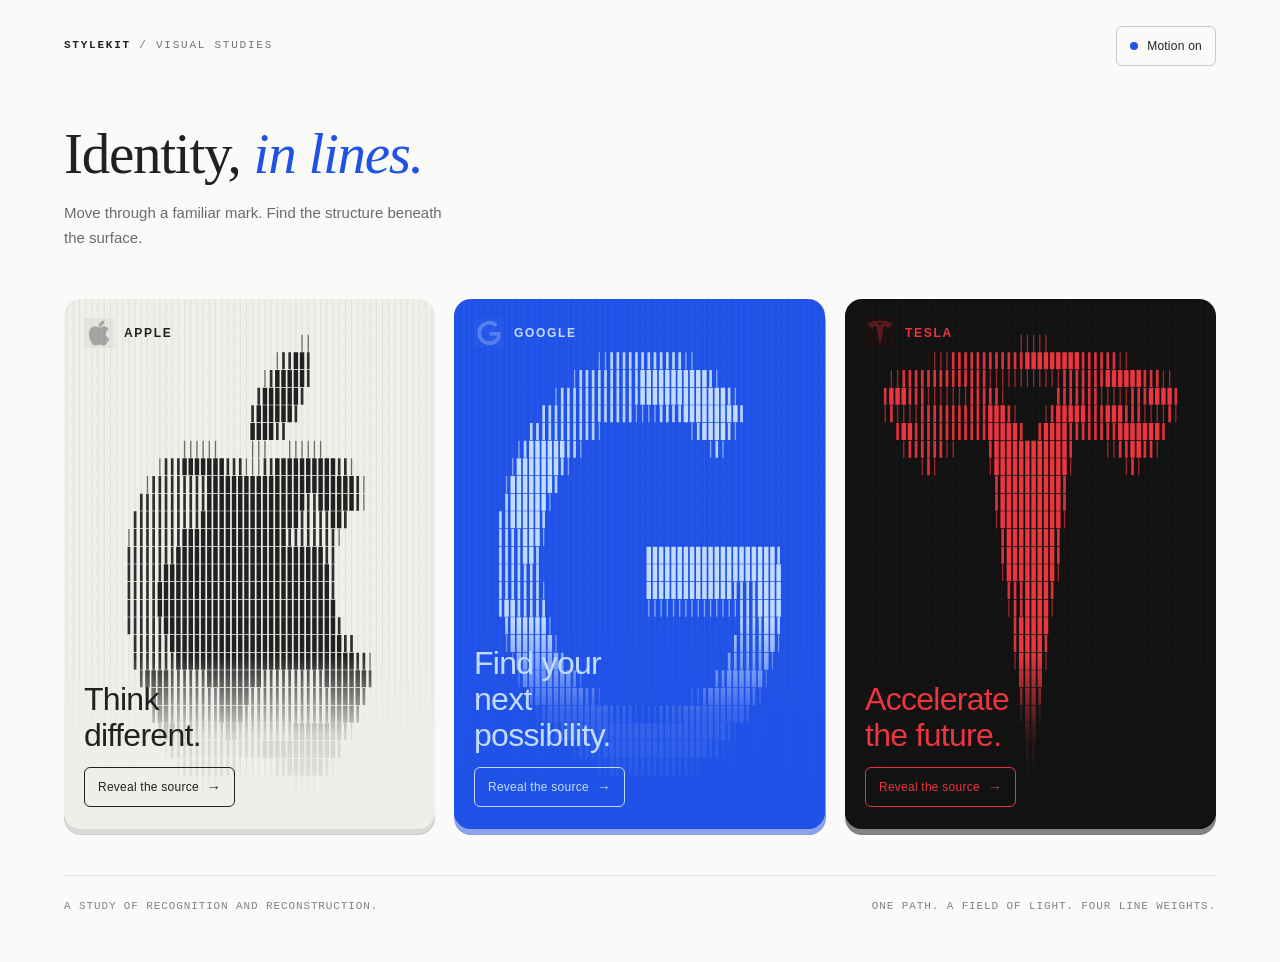
==== web/identity-in-lines.html @ 2c2e9ee1 "Add Identity, in lines. study" ====
<!DOCTYPE html>
<html lang="en">
<head>
<meta charset="utf-8">
<meta name="viewport" content="width=device-width, initial-scale=1, viewport-fit=cover">
<title>Identity, in lines. — StyleKit / Visual studies</title>
<style>
  :root{
    --paper:#fafaf8;
    --paper-2:#eeeeeb;
    --ink:#202220;
    --blue:#2152e7;
    --blue-pale:#c2dcff;
    --blue-detect:#267dff;
    --red:#ec353e;
    --rule:rgba(32,34,32,.12);
    --serif:Georgia,"Times New Roman","Songti SC",serif;
    --sans:Arial,Helvetica,"Helvetica Neue","PingFang SC",sans-serif;
    --mono:ui-monospace,Menlo,Consolas,monospace;
  }
  *{box-sizing:border-box}
  html{-webkit-text-size-adjust:100%}
  body{
    margin:0;background:var(--paper);color:var(--ink);
    font-family:var(--sans);
    -webkit-font-smoothing:antialiased;
  }
  .wrap{max-width:1200px;margin:0 auto;padding:0 24px}
  @media (max-width:650px){.wrap{padding:0 18px}}

  /* ---------- header ---------- */
  header{padding:26px 0 0}
  .bar{display:flex;align-items:center;justify-content:space-between;gap:16px;flex-wrap:wrap}
  .micro{
    font:11px/1.4 var(--mono);letter-spacing:.16em;text-transform:uppercase;
    color:rgba(32,34,32,.62);
  }
  .micro b{font-weight:700;color:var(--ink)}
  .toggle{
    display:inline-flex;align-items:center;gap:9px;
    border:1px solid rgba(32,34,32,.22);background:transparent;color:var(--ink);
    border-radius:6px;padding:9px 13px;font:12px/1 var(--sans);letter-spacing:.02em;
    min-height:40px;cursor:pointer;transition:background .2s ease,color .2s ease,border-color .2s ease;
  }
  .toggle:hover{background:var(--ink);color:var(--paper);border-color:var(--ink)}
  .toggle:focus-visible{outline:2px solid var(--blue);outline-offset:2px}
  .toggle .dot{width:8px;height:8px;border-radius:50%;background:rgba(32,34,32,.3);transition:background .2s}
  .toggle[aria-pressed="true"] .dot{background:var(--blue)}

  .intro{padding:58px 0 34px}
  @media (max-width:650px){.intro{padding:40px 0 26px}}
  h1{
    font-family:var(--serif);font-weight:400;letter-spacing:-.022em;
    font-size:clamp(38px,6.4vw,57px);line-height:1.05;margin:0 0 16px;
    max-width:14ch;
  }
  h1 em{font-style:italic;color:var(--blue)}
  .lede{
    font-size:15px;line-height:1.7;color:rgba(32,34,32,.66);
    max-width:46ch;margin:0;
  }

  /* ---------- cards ---------- */
  .deck{
    display:grid;grid-template-columns:repeat(3,1fr);gap:19px;
    padding:14px 0 46px;
  }
  @media (max-width:650px){.deck{grid-template-columns:1fr;gap:26px}}

  .card{
    position:relative;
    aspect-ratio:0.70;
    min-height:460px;
    border-radius:17px;
    outline:none;
  }
  @media (max-width:650px){.card{min-height:430px}}
  .card:focus-visible .surface{outline:2px solid var(--blue);outline-offset:3px}

  /* plate sits under the card, same size and radius */
  .plate{
    position:absolute;inset:0;border-radius:17px;
    border:1px solid var(--rule);
    opacity:.7;
    transform:translateY(6px);
    transition:transform .3s ease-out,opacity .3s ease-out;
    pointer-events:none;
  }
  .surface{
    position:absolute;inset:0;border-radius:17px;overflow:hidden;
    display:flex;flex-direction:column;
    transform:translateY(0);
    transition:transform .3s ease-out;
    will-change:transform;
  }
  @media (hover:hover){
    .card:hover .surface{transform:translateY(-4px)}
    .card:hover .plate{transform:translateY(12px);opacity:1}
  }

  .card-top{
    position:relative;z-index:2;
    display:flex;align-items:center;gap:10px;
    padding:19px 20px 0;
    pointer-events:none;
  }
  .mark{width:30px;height:30px;display:block;flex:0 0 auto}
  .brand{
    font:600 12px/1 var(--sans);letter-spacing:.14em;text-transform:uppercase;
  }
  .field{
    position:absolute;inset:0;width:100%;height:100%;display:block;
    z-index:1;
  }
  .card-bottom{
    position:relative;z-index:2;margin-top:auto;
    padding:26px 20px 22px;
  }
  .card-bottom::before{
    content:"";position:absolute;inset:0;z-index:-1;pointer-events:none;
    background:linear-gradient(to top,var(--scrim-strong) 0%,var(--scrim-mid) 55%,transparent 100%);
  }
  .surface.apple{--scrim-strong:#eeeeeb;--scrim-mid:rgba(238,238,235,.86)}
  .surface.google{--scrim-strong:#2152e7;--scrim-mid:rgba(33,82,231,.86)}
  .surface.tesla{--scrim-strong:#111212;--scrim-mid:rgba(17,18,18,.86)}
  .tagline{
    font:400 clamp(27px,2.5vw,37px)/1.12 var(--sans);
    letter-spacing:-.022em;margin:0 0 14px;max-width:10ch;
  }
  .reveal{
    display:inline-flex;align-items:center;gap:8px;
    background:transparent;border:1px solid currentColor;border-radius:6px;
    color:inherit;padding:10px 13px;min-height:40px;
    font:500 12px/1 var(--sans);letter-spacing:.02em;cursor:pointer;
    transition:background .2s ease,color .2s ease;
  }
  .reveal:hover{background:currentColor}
  .reveal:hover span{color:var(--paper)}
  .surface.dark .reveal:hover{background:var(--ink)}
  .reveal:focus-visible{outline:2px solid var(--blue-detect);outline-offset:3px}
  .reveal span{transition:color .2s ease}
  .arrow{display:inline-block;transform:translateY(-.5px);font-family:var(--sans);font-size:14px;line-height:1}

  /* brand palettes */
  .surface.apple{background:var(--paper-2);color:var(--ink)}
  .surface.google{background:var(--blue);color:var(--blue-pale)}
  .surface.tesla{background:#111212;color:#ec353e}

  /* ---------- footer ---------- */
  footer{
    border-top:1px solid var(--rule);
    padding:22px 0 46px;display:flex;gap:18px;justify-content:space-between;
    flex-wrap:wrap;
    font:11px/1.6 var(--mono);letter-spacing:.08em;text-transform:uppercase;
    color:rgba(32,34,32,.55);
  }
  footer span:last-child{text-align:right}
  @media (max-width:650px){footer{flex-direction:column;gap:6px}footer span:last-child{text-align:left}}

  /* ---------- modal ---------- */
  .modal{
    position:fixed;inset:0;z-index:50;display:none;
    align-items:center;justify-content:center;padding:20px;
    background:rgba(250,250,248,.94);
  }
  .modal[hidden]{display:none}
  .modal.open{display:flex}
  .sheet{
    width:min(620px,100%);max-height:86vh;overflow:auto;
    background:var(--paper);border:1px solid var(--ink);border-radius:10px;
    padding:22px 22px 20px;
  }
  .sheet h2{
    font-family:var(--serif);font-weight:400;font-size:26px;line-height:1.2;margin:0 0 6px;
  }
  .sheet p{margin:0 0 14px;font-size:13px;line-height:1.65;color:rgba(32,34,32,.66)}
  .pathbox{
    background:#fff;border:1px solid var(--rule);border-radius:6px;
    padding:13px 14px;margin:0 0 16px;
    font:12px/1.75 var(--mono);word-break:break-word;color:var(--ink);
    user-select:all;
  }
  .meta{display:flex;gap:16px;flex-wrap:wrap;font:11px/1.5 var(--mono);letter-spacing:.06em;color:rgba(32,34,32,.5);margin-bottom:16px}
  .close{
    border:1px solid var(--ink);background:var(--ink);color:var(--paper);
    border-radius:6px;padding:11px 16px;min-height:42px;font:500 13px/1 var(--sans);cursor:pointer;
  }
  .close:hover{background:var(--blue);border-color:var(--blue)}
  .close:focus-visible{outline:2px solid var(--blue-detect);outline-offset:3px}

  .no-canvas{
    border:1px solid var(--red);color:#7a1a1f;background:#fff3f3;
    padding:14px 16px;border-radius:8px;font-size:13px;line-height:1.6;margin:18px 0 0;
  }
</style>
</head>
<body>
<div class="wrap">
  <header>
    <div class="bar">
      <div class="micro"><b>StyleKit</b> / Visual studies</div>
      <button class="toggle" id="motion" type="button" aria-pressed="false">
        <span class="dot" aria-hidden="true"></span><span id="motionLabel">Motion off</span>
      </button>
    </div>
    <div class="intro">
      <h1>Identity, <em>in lines.</em></h1>
      <p class="lede">Move through a familiar mark. Find the structure beneath the surface.</p>
    </div>
  </header>

  <main class="deck" id="deck" aria-label="Three studies of recognition and reconstruction"></main>

  <footer>
    <span>A study of recognition and reconstruction.</span>
    <span>One path. A field of light. Four line weights.</span>
  </footer>
</div>

<div class="modal" id="modal" hidden>
  <div class="sheet" role="dialog" aria-modal="true" aria-labelledby="modalTitle" aria-describedby="modalDesc" id="sheet">
    <h2 id="modalTitle">The source</h2>
    <p id="modalDesc">The exact 24×24 path this study was sampled from. It is the only place this geometry appears.</p>
    <div class="meta" id="modalMeta"></div>
    <div class="pathbox" id="modalPath" tabindex="0"></div>
    <button class="close" type="button" id="modalClose">Close</button>
  </div>
</div>

<script>
(function () {
  'use strict';

  /* ============================================================
     Data
     ============================================================ */
  var BRANDS = [
    {
      key: 'apple', name: 'Apple', tagline: 'Think different.',
      bg: '#eeeeeb', line: '#202220', detect: '#267dff',
      seed: 3, scale: 0.82,
      path: 'M12.152 6.896c-.948 0-2.415-1.078-3.96-1.04-2.04.027-3.91 1.183-4.961 3.014-2.117 3.675-.546 9.103 1.519 12.09 1.013 1.454 2.208 3.09 3.792 3.039 1.52-.065 2.09-.987 3.935-.987 1.831 0 2.35.987 3.96.948 1.637-.026 2.676-1.48 3.676-2.948 1.156-1.688 1.636-3.325 1.662-3.415-.039-.013-3.182-1.221-3.22-4.857-.026-3.04 2.48-4.494 2.597-4.559-1.429-2.09-3.623-2.324-4.39-2.376-2-.156-3.675 1.09-4.61 1.09zM15.53 3.83c.843-1.012 1.4-2.427 1.245-3.83-1.207.052-2.662.805-3.532 1.818-.78.896-1.454 2.338-1.273 3.714 1.338.104 2.715-.688 3.559-1.701'
    },
    {
      key: 'google', name: 'Google', tagline: 'Find your next possibility.',
      bg: '#2152e7', line: '#c2dcff', detect: '#91dcff',
      seed: 29, scale: 0.79,
      path: 'M12.48 10.92v3.28h7.84c-.24 1.84-.853 3.187-1.787 4.133-1.147 1.147-2.933 2.4-6.053 2.4-4.827 0-8.6-3.893-8.6-8.72s3.773-8.72 8.6-8.72c2.6 0 4.507 1.027 5.907 2.347l2.307-2.307C18.747 1.44 16.133 0 12.48 0 5.867 0 .307 5.387.307 12s5.56 12 12.173 12c3.573 0 6.267-1.173 8.373-3.36 2.16-2.16 2.84-5.213 2.84-7.667 0-.76-.053-1.467-.173-2.053H12.48z'
    },
    {
      key: 'tesla', name: 'Tesla', tagline: 'Accelerate the future.',
      bg: '#111212', line: '#ec353e', detect: '#4eaeff',
      seed: 51, scale: 0.81,
      path: 'M12 5.362l2.475-3.026s4.245.09 8.471 2.054c-1.082 1.636-3.231 2.438-3.231 2.438-.146-1.439-1.154-1.79-4.354-1.79L12 24 8.619 5.034c-3.18 0-4.188.354-4.335 1.792 0 0-2.146-.795-3.229-2.43C5.28 2.431 9.525 2.34 9.525 2.34L12 5.362l-.004.002H12v-.002zm0-3.899c3.415-.03 7.326.528 11.328 2.28.535-.968.672-1.395.672-1.395C19.625.612 15.528.015 12 0 8.472.015 4.375.61 0 2.349c0 0 .195.525.672 1.396C4.674 1.989 8.585 1.435 12 1.46v.003z'
    }
  ];

  var GRID = 60;            /* 60 x 60 cells */
  var SEG_ROWS = 30;        /* 30 segments per column */
  var SEGS = GRID * SEG_ROWS;
  var WIDTHS = [0.38, 1.12, 2.28, 3.80];
  var ALPHAS = [0.15, 0.64, 0.93, 1];
  var THRESH = [0.12, 0.42, 0.89];

  var hasCanvas = !!(document.createElement('canvas').getContext);
  var hasPath = typeof window.Path2D === 'function';
  var samplingCount = 0;

  /* ============================================================
     Shared, reproducible value-noise table (seed 7319)
     ============================================================ */
  var NOISE_N = 128;
  var noise = new Float32Array(NOISE_N * NOISE_N);
  (function buildNoise() {
    var s = 7319 >>> 0;
    for (var i = 0; i < noise.length; i++) {
      s ^= (s << 13); s >>>= 0;
      s ^= (s >>> 17); s >>>= 0;
      s ^= (s << 5); s >>>= 0;
      noise[i] = (s / 4294967295) * 2 - 1;
    }
  })();

  function smooth(t) { return t * t * (3 - 2 * t); }

  function noiseAt(x, y) {
    var xi = Math.floor(x), yi = Math.floor(y);
    var tx = smooth(x - xi), ty = smooth(y - yi);
    var x0 = ((xi % NOISE_N) + NOISE_N) % NOISE_N;
    var y0 = ((yi % NOISE_N) + NOISE_N) % NOISE_N;
    var x1 = (x0 + 1) % NOISE_N, y1 = (y0 + 1) % NOISE_N;
    var v00 = noise[y0 * NOISE_N + x0], v10 = noise[y0 * NOISE_N + x1];
    var v01 = noise[y1 * NOISE_N + x0], v11 = noise[y1 * NOISE_N + x1];
    var a = v00 + (v10 - v00) * tx;
    var b = v01 + (v11 - v01) * tx;
    return a + (b - a) * ty;
  }

  /* ============================================================
     Sample each path once -> 60x60 luminance table (3600 floats)
     ============================================================ */
  function sampleOnce(pathString, scale) {
    samplingCount++;
    var S = 300;                      /* 60 cells x 5 supersamples */
    var c = document.createElement('canvas');
    c.width = S; c.height = S;
    var ctx = c.getContext('2d', { willReadFrequently: true });
    ctx.fillStyle = '#000';
    ctx.fillRect(0, 0, S, S);
    var p = new Path2D(pathString);
    ctx.save();
    var k = (S * scale) / 24;
    ctx.translate(S / 2, S / 2);
    ctx.scale(k, k);
    ctx.translate(-12, -12);
    ctx.fillStyle = '#fff';
    ctx.fill(p);
    ctx.restore();

    var data = ctx.getImageData(0, 0, S, S).data;   /* the only read */
    var table = new Float32Array(GRID * GRID);
    for (var gy = 0; gy < GRID; gy++) {
      for (var gx = 0; gx < GRID; gx++) {
        var sum = 0;
        for (var sy = 0; sy < 5; sy++) {
          for (var sx = 0; sx < 5; sx++) {
            var px = gx * 5 + sx, py = gy * 5 + sy;
            var i = (py * S + px) * 4;
            sum += (0.2126 * data[i] + 0.7152 * data[i + 1] + 0.0722 * data[i + 2]) / 255;
          }
        }
        table[gy * GRID + gx] = sum / 25;
      }
    }
    /* release the temp canvas & pixel buffer */
    c.width = 0; c.height = 0;
    data = null; ctx = null;
    return table;
  }

  function hexMix(hexA, hexB, t) {
    function rgb(h) {
      return [parseInt(h.slice(1, 3), 16), parseInt(h.slice(3, 5), 16), parseInt(h.slice(5, 7), 16)];
    }
    var a = rgb(hexA), b = rgb(hexB);
    return 'rgb(' + Math.round(a[0] + (b[0] - a[0]) * t) + ',' +
      Math.round(a[1] + (b[1] - a[1]) * t) + ',' +
      Math.round(a[2] + (b[2] - a[2]) * t) + ')';
  }
  function luminance(hex) {
    var r = parseInt(hex.slice(1, 3), 16) / 255,
        g = parseInt(hex.slice(3, 5), 16) / 255,
        b = parseInt(hex.slice(5, 7), 16) / 255;
    return 0.2126 * r + 0.7152 * g + 0.0722 * b;
  }

  /* ============================================================
     Card
     ============================================================ */
  function LineCard(brand, table) {
    this.brand = brand;
    this.table = table;
    this.time = 0;
    this.pulse = 0;
    this.overlay = false;
    this.focusOn = false;
    this.visible = true;
    this.dpr = 1;
    this.cssW = 0; this.cssH = 0;
    this.scanTimer = 0;
    this.targets = [null, null, null];
    this.scanBuf = new Float32Array(GRID * GRID);
    this.integral = new Float64Array((GRID + 1) * (GRID + 1));
    this.lastPointer = null;
    this.pulseOrigin = null;
    this.moved = 0;
    this.dirty = true;
    this.build();
  }

  LineCard.prototype.build = function () {
    var b = this.brand;
    var card = document.createElement('article');
    card.className = 'card';
    card.tabIndex = 0;
    card.setAttribute('role', 'group');
    card.setAttribute('aria-label', b.name + ' — ' + b.tagline + '. Press Enter to read the source path.');

    var plate = document.createElement('div');
    plate.className = 'plate';
    var light = luminance(b.bg) > 0.5;
    plate.style.background = light
      ? hexMix(b.bg, '#202220', 0.16)
      : hexMix(b.bg, '#fafaf8', 0.28);

    var surface = document.createElement('div');
    surface.className = 'surface ' + b.key + (light ? '' : ' dark');

    var top = document.createElement('div');
    top.className = 'card-top';
    var logoC = document.createElement('canvas');
    logoC.className = 'mark';
    logoC.setAttribute('aria-hidden', 'true');
    var nameEl = document.createElement('span');
    nameEl.className = 'brand';
    nameEl.textContent = b.name;
    top.appendChild(logoC);
    top.appendChild(nameEl);

    var field = document.createElement('canvas');
    field.className = 'field';
    field.setAttribute('aria-hidden', 'true');

    var bottom = document.createElement('div');
    bottom.className = 'card-bottom';
    var tag = document.createElement('p');
    tag.className = 'tagline';
    tag.textContent = b.tagline;
    var btn = document.createElement('button');
    btn.className = 'reveal';
    btn.type = 'button';
    btn.innerHTML = '<span>Reveal the source</span><span class="arrow" aria-hidden="true">→</span>';
    bottom.appendChild(tag);
    bottom.appendChild(btn);

    surface.appendChild(top);
    surface.appendChild(field);
    surface.appendChild(bottom);
    card.appendChild(plate);
    card.appendChild(surface);

    this.el = card;
    this.surface = surface;
    this.field = field;
    this.logo = logoC;
    this.revealBtn = btn;

    /* geometry arrays */
    this.bx0 = new Float32Array(SEGS);
    this.by0 = new Float32Array(SEGS);
    this.dx = new Float32Array(SEGS);
    this.dy = new Float32Array(SEGS);
    this.vx = new Float32Array(SEGS);
    this.vy = new Float32Array(SEGS);
    this.px = new Float32Array(SEGS);
    this.py = new Float32Array(SEGS);
    this.bright = new Float32Array(SEGS);
    this.levels = new Uint8Array(SEGS);
    this.geoW = 0; this.geoH = 0;

    this.bind();
  };

  LineCard.prototype.bind = function () {
    var self = this;
    var s = this.surface;

    s.addEventListener('pointermove', function (e) {
      if (e.pointerType === 'touch') {
        /* touch drives the same spring, without a hover state */
        self.pointerAt(e.clientX, e.clientY);
      } else {
        self.overlay = true;
        self.pointerAt(e.clientX, e.clientY);
      }
      if (self.paused()) self.still();
    }, { passive: true });

    s.addEventListener('pointerenter', function (e) {
      if (e.pointerType === 'touch') return;
      self.overlay = true;
      self.pulse = 1;
      self.pulseOrigin = [e.clientX, e.clientY];
      if (self.paused()) self.still();
    });

    s.addEventListener('pointerleave', function (e) {
      if (e.pointerType === 'touch') return;
      self.overlay = false;
      self.lastPointer = null;
      if (self.paused()) self.still();
    });

    s.addEventListener('pointerdown', function (e) {
      self.overlay = true;
      self.pulse = 1;
      self.pulseOrigin = [e.clientX, e.clientY];
      self.pointerAt(e.clientX, e.clientY);
      if (self.paused()) self.still();
    }, { passive: true });

    this.el.addEventListener('focus', function () {
      self.focusOn = true;
      self.overlay = true;
      if (self.paused()) self.still();
    });
    this.el.addEventListener('blur', function () {
      self.focusOn = false;
      self.overlay = false;
      if (self.paused()) self.still();
    });

    this.el.addEventListener('keydown', function (e) {
      if (e.key === 'Enter' || e.key === ' ') {
        if (e.target === self.el) {
          e.preventDefault();
          openSource(self.brand);
        }
      }
    });

    this.revealBtn.addEventListener('click', function (e) {
      e.stopPropagation();
      openSource(self.brand);
    });
  };

  LineCard.prototype.pointerAt = function (clientX, clientY) {
    if (this.lastPointer) {
      var dx = clientX - this.lastPointer[0];
      var dy = clientY - this.lastPointer[1];
      if (Math.sqrt(dx * dx + dy * dy) > 1.5) {
        this.pulse = 1;
        this.pulseOrigin = [clientX, clientY];
      }
    }
    this.lastPointer = [clientX, clientY];
  };

  LineCard.prototype.paused = function () {
    return !motionOn || modalOpen || document.hidden || !this.visible;
  };

  LineCard.prototype.fit = function () {
    var dpr = window.devicePixelRatio || 1;
    var rect = this.surface.getBoundingClientRect();
    var w = Math.max(1, Math.round(rect.width));
    var h = Math.max(1, Math.round(rect.height));
    var changed = false;
    if (w !== this.cssW || h !== this.cssH || dpr !== this.dpr) {
      this.cssW = w; this.cssH = h; this.dpr = dpr;
      this.field.width = Math.round(w * dpr);
      this.field.height = Math.round(h * dpr);
      this.field.style.width = w + 'px';
      this.field.style.height = h + 'px';
      var ctx = this.field.getContext('2d');
      ctx.setTransform(dpr, 0, 0, dpr, 0, 0);
      changed = true;
    }
    /* logo canvas */
    var lw = this.logo.clientWidth || 30;
    var lh = this.logo.clientHeight || 30;
    if (this.logo.width !== Math.round(lw * dpr) || this.logo.height !== Math.round(lh * dpr)) {
      this.logo.width = Math.round(lw * dpr);
      this.logo.height = Math.round(lh * dpr);
      var lctx = this.logo.getContext('2d');
      lctx.setTransform(dpr, 0, 0, dpr, 0, 0);
      changed = true;
    }
    return changed;
  };

  LineCard.prototype.geometry = function () {
    var w = this.cssW, h = this.cssH;
    if (this.geoW === w && this.geoH === h) return false;
    this.geoW = w; this.geoH = h;
    var cw = w / GRID, ch = h / GRID;
    this.cellW = cw; this.cellH = ch;
    for (var col = 0; col < GRID; col++) {
      for (var row = 0; row < SEG_ROWS; row++) {
        var i = row * GRID + col;
        this.bx0[i] = col * cw + cw / 2;
        this.by0[i] = row * 2 * ch + ch;
      }
    }
    return true;
  };

  LineCard.prototype.step = function (dt) {
    this.fit();
    this.geometry();
    this.time += dt;

    /* pulse decay */
    this.pulse *= Math.exp(-dt * 5.5);
    if (this.pulse < 0.0005) this.pulse = 0;

    var pointer = null;
    var radius = Math.max(18, (this.logo.clientWidth || 30) / 4 * 2.2); /* quarter of the mark's drawing width, with a usable floor */
    if (this.overlay && this.lastPointer) {
      var r = this.surface.getBoundingClientRect();
      pointer = [this.lastPointer[0] - r.left, this.lastPointer[1] - r.top];
    }

    var sub = Math.min(1 / 30, dt || 1 / 60);
    var steps = Math.max(1, Math.ceil(dt / sub));
    var h = dt / steps;
    var K = 145, D = 19;

    for (var i = 0; i < SEGS; i++) {
      var tx = 0, ty = 0;
      if (pointer && this.pulse > 0) {
        var x = this.bx0[i], y = this.by0[i];
        var ddx = x - pointer[0], ddy = y - pointer[1];
        var dist = Math.sqrt(ddx * ddx + ddy * ddy);
        if (dist < radius && dist > 0.0001) {
          var infl = 1 - dist / radius;
          infl = infl * infl * this.pulse * 25;
          tx = (ddx / dist) * infl;
          ty = (ddy / dist) * infl * 0.58;
        }
      }
      /* damped spring, integrated in substeps */
      for (var s = 0; s < steps; s++) {
        var ax = -K * (this.dx[i] - tx) - D * this.vx[i];
        var ay = -K * (this.dy[i] - ty) - D * this.vy[i];
        this.vx[i] += ax * h;
        this.vy[i] += ay * h;
        this.dx[i] += this.vx[i] * h;
        this.dy[i] += this.vy[i] * h;
      }
      this.px[i] = this.bx0[i] + this.dx[i];
      this.py[i] = this.by0[i] + this.dy[i];
      this.bright[i] = this.brightness(colOf(i), rowOf(i));
      this.levels[i] = levelOf(this.bright[i]);
    }

    this.detect(dt);
  };

  function colOf(i) { return i % GRID; }
  function rowOf(i) { return (i - (i % GRID)) / GRID; }

  LineCard.prototype.brightness = function (col, row) {
    var t = this.table;
    var b = (t[(row * 2) * GRID + col] + t[(row * 2 + 1) * GRID + col]) * 0.5;
    var n = noiseAt(col * 0.15 + this.brand.seed, row * 2 * 0.16 - this.time * 0.17);
    return b * 0.94 + n * 0.12 * (0.25 + b * 0.75);
  };
  function levelOf(v) { return v < THRESH[0] ? 0 : v < THRESH[1] ? 1 : v < THRESH[2] ? 2 : 3; }

  /* ---------- drawing ---------- */
  LineCard.prototype.draw = function () {
    var ctx = this.field.getContext('2d');
    ctx.clearRect(0, 0, this.cssW, this.cssH);
    this.drawLines(ctx);
    this.drawDetection(ctx);
  };

  LineCard.prototype.drawStill = function () {
    this.fit();
    this.geometry();
    this.time = 0;
    this.pulse = 0;
    for (var i = 0; i < SEGS; i++) {
      this.dx[i] = this.dy[i] = this.vx[i] = this.vy[i] = 0;
      this.px[i] = this.bx0[i];
      this.py[i] = this.by0[i];
      this.bright[i] = this.brightness(colOf(i), rowOf(i));
      this.levels[i] = levelOf(this.bright[i]);
    }
    if (this.overlay || this.focusOn) this.scan();
    else this.clearTargets();
    var ctx = this.field.getContext('2d');
    ctx.clearRect(0, 0, this.cssW, this.cssH);
    this.drawLines(ctx);
    this.drawDetection(ctx);
    this.drawMark();
  };

  LineCard.prototype.still = function () { this.drawStill(); };

  LineCard.prototype.drawLines = function (ctx) {
    var w = this.cssW, h = this.cssH;
    var cw = w / GRID, ch = h / GRID;
    var scale = cw / 5.25;
    var col = this.brand.line;
    var gap = 0.7;
    /* group by width tier: one stroke per group */
    for (var lv = 0; lv < 4; lv++) {
      ctx.beginPath();
      for (var i = 0; i < SEGS; i++) {
        if (this.levels[i] !== lv) continue;
        var x = this.px[i], y = this.py[i];
        var top = y - (2 * ch - gap) / 2;
        ctx.moveTo(x, top);
        ctx.lineTo(x, top + (2 * ch - gap));
      }
      ctx.lineWidth = Math.max(0.4, WIDTHS[lv] * scale);
      ctx.lineCap = 'butt';
      ctx.strokeStyle = col;
      ctx.globalAlpha = ALPHAS[lv];
      ctx.stroke();
    }
    ctx.globalAlpha = 1;
  };

  /* ---------- logo mark (also from the stored table) ---------- */
  LineCard.prototype.drawMark = function () {
    var c = this.logo;
    var dpr = window.devicePixelRatio || 1;
    var w = c.clientWidth || 30, h = c.clientHeight || 30;
    if (c.width !== Math.round(w * dpr)) { c.width = Math.round(w * dpr); c.height = Math.round(h * dpr); }
    var ctx = c.getContext('2d');
    ctx.setTransform(dpr, 0, 0, dpr, 0, 0);
    ctx.clearRect(0, 0, w, h);
    var cw = w / GRID, chh = h / GRID;
    var scale = cw / 5.25;
    for (var lv = 0; lv < 4; lv++) {
      ctx.beginPath();
      for (var row = 0; row < SEG_ROWS; row++) {
        for (var col = 0; col < GRID; col++) {
          var b = (this.table[(row * 2) * GRID + col] + this.table[(row * 2 + 1) * GRID + col]) * 0.5;
          if (levelOf(b) !== lv) continue;
          var x = col * cw + cw / 2;
          var y = row * 2 * chh + chh;
          var top = y - (2 * chh - 0.5) / 2;
          ctx.moveTo(x, top);
          ctx.lineTo(x, top + (2 * chh - 0.5));
        }
      }
      ctx.lineWidth = Math.max(0.4, WIDTHS[lv] * scale);
      ctx.lineCap = 'butt';
      ctx.strokeStyle = this.brand.line;
      ctx.globalAlpha = ALPHAS[lv];
      ctx.stroke();
    }
    ctx.globalAlpha = 1;
  };

  /* ---------- detection ---------- */
  LineCard.prototype.clearTargets = function () {
    this.targets = [null, null, null];
  };

  LineCard.prototype.scan = function () {
    var buf = this.scanBuf;
    buf.fill(0);
    var cw = this.cellW, ch = this.cellH;
    if (!cw || !ch) return;

    for (var i = 0; i < SEGS; i++) {
      var v = this.bright[i];
      if (v <= 0.02) continue;
      var gx = this.px[i] / cw - 0.5;
      var gy = this.py[i] / ch - 0.5;
      var x0 = Math.floor(gx), y0 = Math.floor(gy);
      var fx = gx - x0, fy = gy - y0;
      addCell(buf, x0, y0, v * (1 - fx) * (1 - fy));
      addCell(buf, x0 + 1, y0, v * fx * (1 - fy));
      addCell(buf, x0, y0 + 1, v * (1 - fx) * fy);
      addCell(buf, x0 + 1, y0 + 1, v * fx * fy);
    }

    /* integral image, 61 x 61 */
    var I = this.integral, W = GRID + 1;
    for (var y = 0; y < GRID; y++) I[y * W] = 0;
    for (var x = 0; x < GRID; x++) I[x] = 0;
    for (y = 1; y <= GRID; y++) {
      var rowSum = 0;
      for (x = 1; x <= GRID; x++) {
        rowSum += buf[(y - 1) * GRID + (x - 1)];
        I[y * W + x] = I[(y - 1) * W + x] + rowSum;
      }
    }
    function win(cx, cy, r) {
      var x0 = cx - r, y0 = cy - r, x1 = cx + r + 1, y1 = cy + r + 1;
      if (x0 < 0 || y0 < 0 || x1 > GRID || y1 > GRID) return 0;
      return I[y1 * W + x1] - I[y0 * W + x1] - I[y1 * W + x0] + I[y0 * W + x0];
    }

    var best = 0, cs = [];
    for (var cy = 3; cy < GRID - 3; cy++) {
      for (var cx = 3; cx < GRID - 3; cx++) {
        var s = win(cx, cy, 3) / 49;
        if (s > best) best = s;
        cs.push([s, cx, cy]);
      }
    }
    if (best < 0.04) { this.fadeAll(); return; }

    /* continuity bonus against previous targets */
    var prev = this.targets.filter(Boolean);
    cs.sort(function (a, b) {
      var bonusA = 0, bonusB = 0;
      for (var k = 0; k < prev.length; k++) {
        var da = (a[1] - prev[k].cx) * (a[1] - prev[k].cx) + (a[2] - prev[k].cy) * (a[2] - prev[k].cy);
        var db = (b[1] - prev[k].cx) * (b[1] - prev[k].cx) + (b[2] - prev[k].cy) * (b[2] - prev[k].cy);
        bonusA = Math.max(bonusA, 0.025 * Math.exp(-da / 128));
        bonusB = Math.max(bonusB, 0.025 * Math.exp(-db / 128));
      }
      return (b[0] + bonusB) - (a[0] + bonusA);
    });

    var kept = [];
    var minScore = best * 0.48;
    var minDist = 16;
    for (var pass = 0; pass < 2 && kept.length < 2; pass++) {
      kept = [];
      for (var i2 = 0; i2 < cs.length && kept.length < 3; i2++) {
        var c = cs[i2];
        if (c[0] < minScore) continue;
        var ok = true;
        for (var j = 0; j < kept.length; j++) {
          var dx2 = c[1] - kept[j][1], dy2 = c[2] - kept[j][2];
          if (Math.sqrt(dx2 * dx2 + dy2 * dy2) < minDist) { ok = false; break; }
        }
        if (ok) kept.push(c);
      }
      minDist = 12;
    }

    /* match kept windows to existing slots */
    var used = [];
    var next = [null, null, null];
    for (i2 = 0; i2 < kept.length; i2++) {
      var kc = kept[i2], found = -1, bd = 1e9;
      for (j = 0; j < this.targets.length; j++) {
        if (this.targets[j] && used.indexOf(j) === -1) {
          var ddx = this.targets[j].cx - kc[1], ddy = this.targets[j].cy - kc[2];
          var d = Math.sqrt(ddx * ddx + ddy * ddy);
          if (d <= 12 && d < bd) { bd = d; found = j; }
        }
      }
      if (found >= 0) {
        var t = this.targets[found];
        used.push(found);
        t.vx = (kc[1] - t.cx) || 0;
        t.vy = (kc[2] - t.cy) || 0;
        t.cx = kc[1]; t.cy = kc[2];
        t.alphaTarget = 1;
        next[found] = t;
      } else {
        var slot = -1;
        for (j = 0; j < 3; j++) if (!next[j] && this.targets[j] === null) { slot = j; break; }
        if (slot < 0) {
          for (j = 0; j < 3; j++) if (!next[j]) { slot = j; break; }
        }
        if (slot >= 0) {
          var pt = this.pointAt(kc[1], kc[2]);
          next[slot] = {
            cx: kc[1], cy: kc[2],
            px: pt[0], py: pt[1], vx: 0, vy: 0,
            alpha: 0, alphaTarget: 1
          };
        }
      }
    }
    for (j = 0; j < 3; j++) if (!next[j] && this.targets[j]) { this.targets[j].alphaTarget = 0; next[j] = this.targets[j]; }
    this.targets = next;
  };

  function addCell(buf, x, y, v) {
    if (x < 0 || y < 0 || x >= GRID || y >= GRID) return;
    buf[y * GRID + x] += v;
  }

  LineCard.prototype.pointAt = function (cx, cy) {
    return [cx * this.cellW + this.cellW / 2, cy * this.cellH + this.cellH / 2];
  };

  LineCard.prototype.fadeAll = function () {
    for (var i = 0; i < 3; i++) if (this.targets[i]) this.targets[i].alphaTarget = 0;
  };

  LineCard.prototype.detect = function (dt) {
    if (this.overlay || this.focusOn) {
      this.scanTimer += dt;
      if (this.scanTimer >= 0.1) { this.scanTimer = 0; this.scan(); }
    } else if (!this.targets.some(Boolean)) {
      this.scanTimer = 0;
    }

    /* display springs + fade */
    var steps = Math.max(1, Math.ceil(dt / (1 / 120)));
    var h = dt / steps;
    for (var i = 0; i < 3; i++) {
      var t = this.targets[i];
      if (!t) continue;
      var goal = this.pointAt(t.cx, t.cy);
      for (var s = 0; s < steps; s++) {
        var ax = -144 * (t.px - goal[0]) - 24 * t.vx;
        var ay = -144 * (t.py - goal[1]) - 24 * t.vy;
        t.vx += ax * h; t.vy += ay * h;
        t.px += t.vx * h; t.py += t.vy * h;
      }
      t.alpha += (t.alphaTarget - t.alpha) * (1 - Math.exp(-dt * 16));
      if (Math.abs(t.alpha) < 0.004) t.alpha = 0;
      if (Math.abs(t.vx) < 0.02 && Math.abs(t.vy) < 0.02) {
        t.px = goal[0]; t.py = goal[1]; t.vx = t.vy = 0;
      }
      if (t.alphaTarget === 0 && t.alpha === 0) this.targets[i] = null;
    }
  };

  LineCard.prototype.drawDetection = function (ctx) {
    var live = [];
    for (var i = 0; i < 3; i++) if (this.targets[i] && this.targets[i].alpha > 0.004) live.push(this.targets[i]);
    if (!live.length) return;

    var cw = this.cellW, ch = this.cellH;
    var color = this.brand.detect;

    /* connectors first, opacity = lower endpoint */
    ctx.lineWidth = 0.8;
    for (i = 0; i < live.length - 1; i++) {
      var a = live[i], b = live[i + 1];
      ctx.globalAlpha = Math.min(a.alpha, b.alpha) * 0.55;
      ctx.strokeStyle = color;
      ctx.beginPath();
      ctx.moveTo(a.px, a.py);
      ctx.lineTo(b.px, b.py);
      ctx.stroke();
    }

    for (i = 0; i < live.length; i++) {
      var t = live[i];
      var size = 9 * cw;
      var x = t.px - size / 2, y = t.py - size / 2;
      ctx.globalAlpha = t.alpha;
      ctx.fillStyle = color;
      ctx.globalAlpha = t.alpha * 0.07;
      ctx.fillRect(x, y, size, size);
      ctx.globalAlpha = t.alpha * 0.9;
      ctx.strokeStyle = color;
      ctx.lineWidth = 1;
      ctx.strokeRect(x, y, size, size);

      /* corner marks */
      var m = Math.max(5, size * 0.22), lw = 1.6;
      ctx.lineWidth = lw;
      ctx.beginPath();
      ctx.moveTo(x, y + m); ctx.lineTo(x, y); ctx.lineTo(x + m, y);
      ctx.moveTo(x + size - m, y); ctx.lineTo(x + size, y); ctx.lineTo(x + size, y + m);
      ctx.moveTo(x + size, y + size - m); ctx.lineTo(x + size, y + size); ctx.lineTo(x + size - m, y + size);
      ctx.moveTo(x + m, y + size); ctx.lineTo(x, y + size); ctx.lineTo(x, y + size - m);
      ctx.stroke();

      /* coordinates, one decimal while moving */
      var moving = Math.abs(t.vx) > 0.05 || Math.abs(t.vy) > 0.05;
      var label = moving
        ? (t.px / cw).toFixed(1) + ' / ' + (t.py / ch).toFixed(1)
        : (t.cx + 0.5) + ' / ' + (t.cy + 0.5);
      ctx.globalAlpha = t.alpha * 0.85;
      ctx.fillStyle = color;
      ctx.font = '9px ' + 'ui-monospace,Menlo,monospace';
      ctx.fillText(label, x, Math.max(9, y - 5));
    }
    ctx.globalAlpha = 1;
  };

  /* ============================================================
     App wiring
     ============================================================ */
  var cards = [];
  var motionOn = false;
  var modalOpen = false;
  var rafId = 0;
  var lastT = 0;
  var prefersReduced = false;

  var deck = document.getElementById('deck');
  var motionBtn = document.getElementById('motion');
  var motionLabel = document.getElementById('motionLabel');
  var modal = document.getElementById('modal');
  var modalPath = document.getElementById('modalPath');
  var modalMeta = document.getElementById('modalMeta');
  var modalClose = document.getElementById('modalClose');
  var lastFocus = null;

  function mount() {
    if (!hasCanvas || !hasPath) {
      var msg = document.createElement('p');
      msg.className = 'no-canvas';
      msg.textContent = 'This study needs Canvas 2D and Path2D. Your browser does not support them, so the line fields are not drawn.';
      deck.parentNode.insertBefore(msg, deck.nextSibling);
      return;
    }
    for (var i = 0; i < BRANDS.length; i++) {
      var b = BRANDS[i];
      var table = sampleOnce(b.path, b.scale);   /* exactly once, per brand */
      var card = new LineCard(b, table);
      cards.push(card);
      deck.appendChild(card.el);
      card.drawMark();
    }

    var ro = new ResizeObserver(function () {
      for (var i = 0; i < cards.length; i++) {
        cards[i].fit();
        cards[i].geometry();
        if (cards[i].paused()) cards[i].drawStill();
        else cards[i].dirty = true;
      }
    });
    cards.forEach(function (c) { ro.observe(c.surface); });

    if ('IntersectionObserver' in window) {
      var io = new IntersectionObserver(function (entries) {
        entries.forEach(function (entry) {
          var c = cards.filter(function (x) { return x.surface === entry.target; })[0];
          if (!c) return;
          c.visible = entry.isIntersecting;
          if (!entry.isIntersecting) c.drawStill();
        });
      }, { threshold: 0.05 });
      cards.forEach(function (c) { io.observe(c.surface); });
    }

    if (window.matchMedia) {
      var mq = window.matchMedia('(prefers-reduced-motion: reduce)');
      prefersReduced = mq.matches;
      if (mq.addEventListener) mq.addEventListener('change', function (e) {
        prefersReduced = e.matches;
        if (prefersReduced) setMotion(false);
      });
    }

    /* DPR changes without a CSS resize */
    if (window.matchMedia) {
      var dprMQ = window.matchMedia('(resolution: ' + (window.devicePixelRatio || 1) + 'dppx)');
      var onDPR = function () {
        for (var i = 0; i < cards.length; i++) {
          var changed = cards[i].fit();
          if (cards[i].paused() && changed) cards[i].drawStill();
        }
        rebindDPR();
      };
      function rebindDPR() {
        if (dprMQ.removeEventListener) dprMQ.removeEventListener('change', onDPR);
        dprMQ = window.matchMedia('(resolution: ' + (window.devicePixelRatio || 1) + 'dppx)');
        if (dprMQ.addEventListener) dprMQ.addEventListener('change', onDPR);
      }
      rebindDPR();
    }

    setMotion(!prefersReduced);
  }

  function setMotion(on) {
    motionOn = on;
    motionBtn.setAttribute('aria-pressed', on ? 'true' : 'false');
    motionLabel.textContent = on ? 'Motion on' : 'Motion off';
    if (on) start(); else stop();
  }

  function start() {
    if (rafId) return;
    lastT = 0;
    rafId = requestAnimationFrame(loop);
  }
  function stop() {
    if (rafId) cancelAnimationFrame(rafId);
    rafId = 0;
    for (var i = 0; i < cards.length; i++) if (cards[i].paused()) cards[i].drawStill();
  }

  function loop(now) {
    rafId = 0;
    var dt = lastT ? Math.min(0.05, (now - lastT) / 1000) : 1 / 60;
    lastT = now;
    var any = false;
    for (var i = 0; i < cards.length; i++) {
      var c = cards[i];
      if (c.paused()) { if (c.dirty) { c.drawStill(); c.dirty = false; } continue; }
      c.step(dt);
      c.draw();
      c.drawMark();
      c.dirty = false;
      any = true;
    }
    if (motionOn && any) rafId = requestAnimationFrame(loop);
    else if (motionOn) rafId = requestAnimationFrame(loop);
  }

  /* modal */
  function openSource(brand) {
    lastFocus = document.activeElement;
    modalOpen = true;
    modalPath.textContent = brand.path;
    modalMeta.textContent = 'seed ' + brand.seed + ' · scale ' + brand.scale.toFixed(2) +
      ' · bg ' + brand.bg + ' · line ' + brand.line + ' · detect ' + brand.detect;
    modal.hidden = false;
    modal.classList.add('open');
    stop();
    for (var i = 0; i < cards.length; i++) cards[i].drawStill();
    modalClose.focus();
  }
  function closeSource() {
    modal.classList.remove('open');
    modal.hidden = true;
    modalOpen = false;
    if (lastFocus && lastFocus.focus) lastFocus.focus();
    if (motionOn) start();
    else cards.forEach(function (c) { c.drawStill(); });
  }

  modalClose.addEventListener('click', closeSource);
  modal.addEventListener('click', function (e) { if (e.target === modal) closeSource(); });
  document.addEventListener('keydown', function (e) {
    if (e.key === 'Escape' && modalOpen) closeSource();
    if (e.key === 'Tab' && modalOpen) {
      /* keep focus inside the sheet */
      if (!modal.contains(document.activeElement)) { e.preventDefault(); modalClose.focus(); }
    }
  });

  motionBtn.addEventListener('click', function () { setMotion(!motionOn); });

  document.addEventListener('visibilitychange', function () {
    if (document.hidden) { stop(); for (var i = 0; i < cards.length; i++) cards[i].drawStill(); }
    else if (motionOn) start();
  });

  mount();

  /* small inspection surface for the build checks */
  window.__identityLines = {
    brands: BRANDS,
    cards: cards,
    samplingCount: function () { return samplingCount; },
    tableSizes: function () { return cards.map(function (c) { return c.table.length; }); },
    grid: function () { return { cols: GRID, segRows: SEG_ROWS, segs: SEGS, widths: WIDTHS.slice(), alphas: ALPHAS.slice() }; },
    canvasSize: function () {
      return cards.map(function (c) { return { css: [c.cssW, c.cssH], backing: [c.field.width, c.field.height], dpr: c.dpr }; });
    },
    motionState: function () { return { on: motionOn, pressed: motionBtn.getAttribute('aria-pressed'), modal: modalOpen }; },
    targets: function () { return cards.map(function (c) { return c.targets.filter(Boolean).map(function (t) { return [t.cx, t.cy, +t.alpha.toFixed(2)]; }); }); }
  };
})();
</script>
</body>
</html>
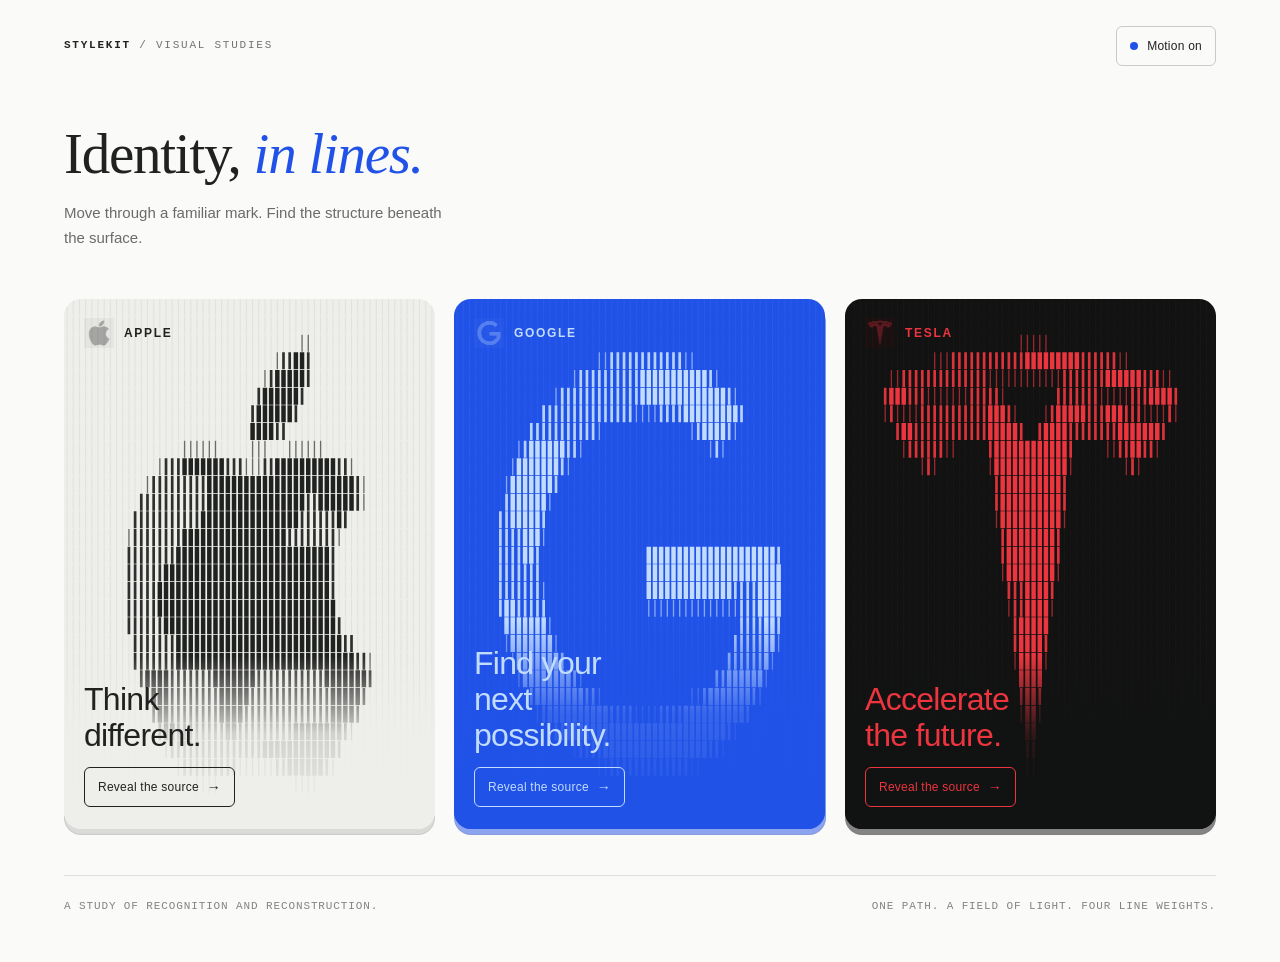
==== commit 18e49ddd: "v6.2: AI-written scenes and choices, 12 new event types, open threads, risk rolls" ====
--- a/web/identity-in-lines.html
+++ b/web/identity-in-lines.html
@@ -134,9 +134,11 @@
     font:500 12px/1 var(--sans);letter-spacing:.02em;cursor:pointer;
     transition:background .2s ease,color .2s ease;
   }
-  .reveal:hover{background:currentColor}
-  .reveal:hover span{color:var(--paper)}
-  .surface.dark .reveal:hover{background:var(--ink)}
+  .reveal:hover{background:var(--hover-bg);border-color:var(--hover-bg);color:var(--hover-fg)}
+  .reveal:hover span{color:var(--hover-fg)}
+  .surface.apple{--hover-bg:#202220;--hover-fg:#fafaf8}
+  .surface.google{--hover-bg:#c2dcff;--hover-fg:#12245e}
+  .surface.tesla{--hover-bg:#ec353e;--hover-fg:#111212}
   .reveal:focus-visible{outline:2px solid var(--blue-detect);outline-offset:3px}
   .reveal span{transition:color .2s ease}
   .arrow{display:inline-block;transform:translateY(-.5px);font-family:var(--sans);font-size:14px;line-height:1}
